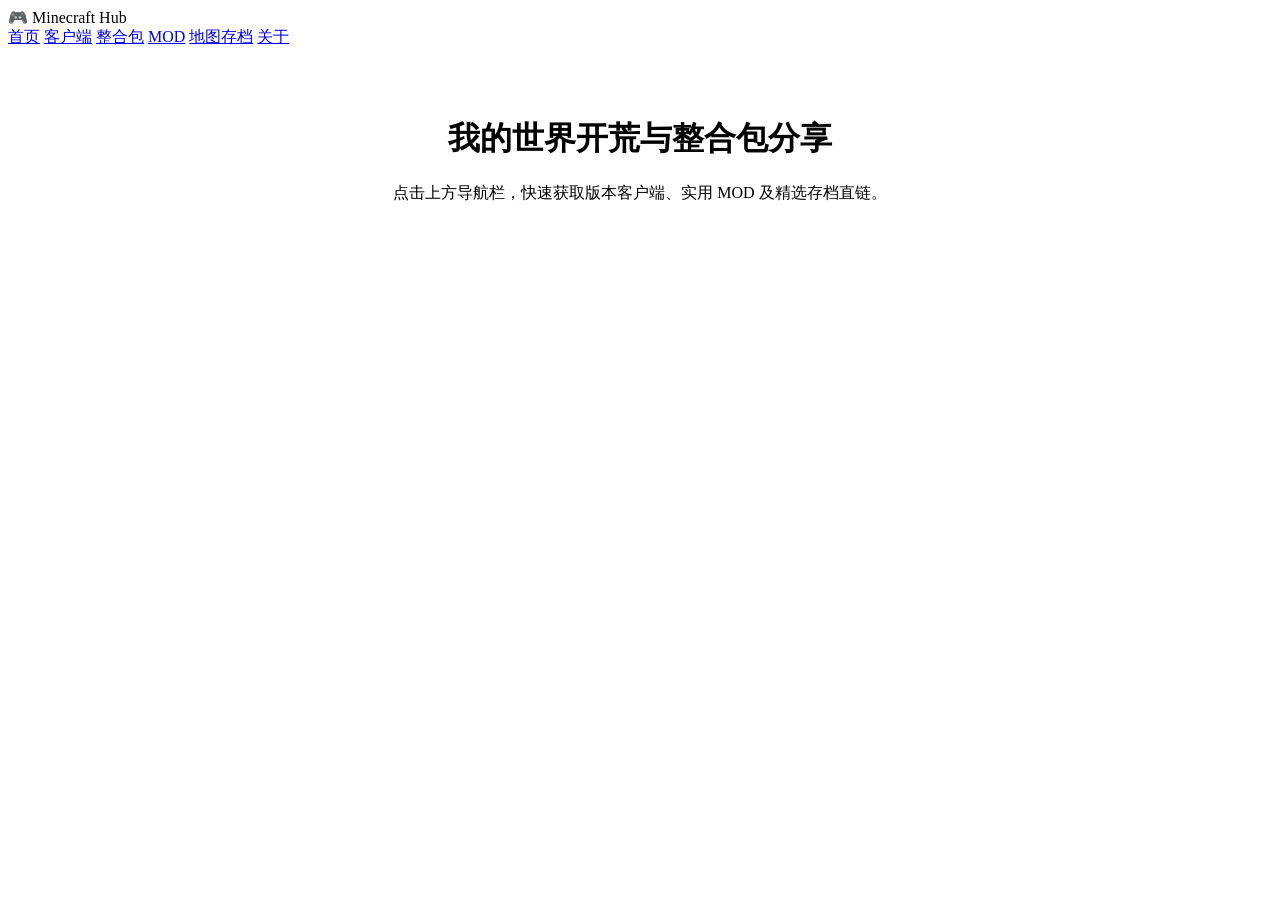
==== pages/index.html @ 0ec3265c "Add files via upload" ====
<!DOCTYPE html>
<html lang="zh-CN">
<head>
  <meta charset="UTF-8">
  <meta name="viewport" content="width=device-width, initial-scale=1.0">
  <title>Minecraft 资源下载站</title>
  <link rel="stylesheet" href="css/style.css">
  <link rel="stylesheet" href="css/responsive.css">
</head>
<body>
  <header>
    <div class="logo">🎮 Minecraft Hub</div>
    <nav>
      <a href="index.html">首页</a>
      <a href="pages/versions.html">客户端</a>
      <a href="pages/modpacks.html">整合包</a>
      <a href="pages/mods.html">MOD</a>
      <a href="pages/worlds.html">地图存档</a>
      <a href="pages/about.html">关于</a>
    </nav>
  </header>

  <main class="container">
    <div style="text-align: center; padding: 3rem 0;">
      <h1>我的世界开荒与整合包分享</h1>
      <p style="color: var(--text-sub);">点击上方导航栏，快速获取版本客户端、实用 MOD 及精选存档直链。</p>
    </div>
  </main>
</body>
</html>
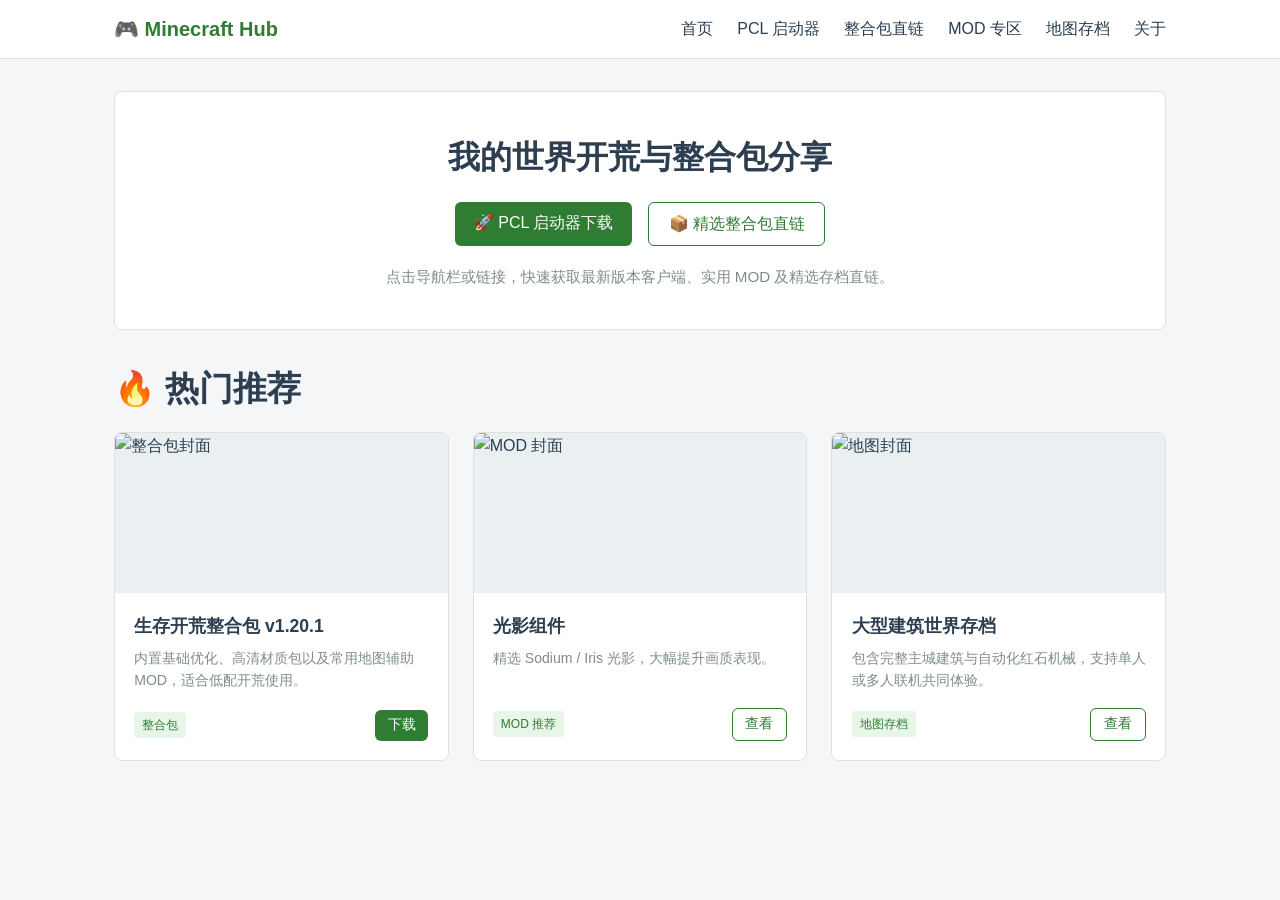
==== commit 053e64d5: "Add files via upload" ====
--- a/pages/index.html
+++ b/pages/index.html
@@ -1,30 +1,365 @@
-<!DOCTYPE html>
-<html lang="zh-CN">
-<head>
-  <meta charset="UTF-8">
-  <meta name="viewport" content="width=device-width, initial-scale=1.0">
-  <title>Minecraft 资源下载站</title>
-  <link rel="stylesheet" href="css/style.css">
-  <link rel="stylesheet" href="css/responsive.css">
-</head>
-<body>
-  <header>
-    <div class="logo">🎮 Minecraft Hub</div>
-    <nav>
-      <a href="index.html">首页</a>
-      <a href="pages/versions.html">客户端</a>
-      <a href="pages/modpacks.html">整合包</a>
-      <a href="pages/mods.html">MOD</a>
-      <a href="pages/worlds.html">地图存档</a>
-      <a href="pages/about.html">关于</a>
-    </nav>
-  </header>
-
-  <main class="container">
-    <div style="text-align: center; padding: 3rem 0;">
-      <h1>我的世界开荒与整合包分享</h1>
-      <p style="color: var(--text-sub);">点击上方导航栏，快速获取版本客户端、实用 MOD 及精选存档直链。</p>
-    </div>
-  </main>
-</body>
+<!DOCTYPE html>
+<html lang="zh-CN">
+<head>
+  <meta charset="UTF-8">
+  <meta name="viewport" content="width=device-width, initial-scale=1.0">
+  <title>Minecraft 资源下载站</title>
+  <style>
+    :root {
+      --primary: #2e7d32;
+      --primary-hover: #1b5e20;
+      --bg-color: #f4f6f8;
+      --card-bg: #ffffff;
+      --text-main: #2c3e50;
+      --text-sub: #7f8c8d;
+      --border-color: #e0e0e0;
+      --radius: 8px;
+    }
+
+    * {
+      box-sizing: border-box;
+      margin: 0;
+      padding: 0;
+    }
+
+    body {
+      font-family: -apple-system, BlinkMacSystemFont, "Segoe UI", Roboto, "Helvetica Neue", Arial, sans-serif;
+      background-color: var(--bg-color);
+      color: var(--text-main);
+      line-height: 1.6;
+    }
+
+    /* 顶部导航 */
+    header {
+      background-color: var(--card-bg);
+      border-bottom: 1px solid var(--border-color);
+      position: sticky;
+      top: 0;
+      z-index: 1000;
+    }
+
+    .nav-container {
+      max-width: 1100px;
+      margin: 0 auto;
+      padding: 0.8rem 1.5rem;
+      display: flex;
+      justify-content: space-between;
+      align-items: center;
+    }
+
+    .logo {
+      display: flex;
+      align-items: center;
+      gap: 0.5rem;
+      font-size: 1.25rem;
+      font-weight: bold;
+      color: var(--primary);
+      text-decoration: none;
+    }
+
+    /* [图片占位] Logo 图片尺寸标准 */
+    .logo img {
+      height: 28px;
+      width: auto;
+    }
+
+    .nav-links {
+      display: flex;
+      gap: 1.5rem;
+      align-items: center;
+    }
+
+    .nav-links a {
+      color: var(--text-main);
+      text-decoration: none;
+      font-weight: 500;
+      transition: color 0.2s;
+    }
+
+    .nav-links a:hover {
+      color: var(--primary);
+    }
+
+    /* 汉堡菜单开关 (仅移动端) */
+    .menu-toggle {
+      display: none;
+      background: none;
+      border: none;
+      font-size: 1.5rem;
+      cursor: pointer;
+      color: var(--text-main);
+    }
+
+    /* 主内容区 */
+    .container {
+      max-width: 1100px;
+      margin: 0 auto;
+      padding: 2rem 1.5rem;
+    }
+
+    /* 头部 Banner 区 */
+    .hero {
+      text-align: center;
+      padding: 2.5rem 1rem;
+      background: var(--card-bg);
+      border-radius: var(--radius);
+      border: 1px solid var(--border-color);
+      margin-bottom: 2rem;
+    }
+
+    .hero h1 {
+      font-size: 2rem;
+      margin-bottom: 0.5rem;
+    }
+
+    .quick-links {
+      display: flex;
+      justify-content: center;
+      gap: 1rem;
+      margin: 1.2rem 0;
+      flex-wrap: wrap;
+    }
+
+    /* 扁平化按钮样式 */
+    .btn {
+      display: inline-block;
+      padding: 0.5rem 1.2rem;
+      background-color: var(--primary);
+      color: #fff;
+      border-radius: 6px;
+      text-decoration: none;
+      font-weight: 500;
+      transition: background-color 0.2s;
+    }
+
+    .btn:hover {
+      background-color: var(--primary-hover);
+    }
+
+    .btn-outline {
+      background-color: transparent;
+      color: var(--primary);
+      border: 1px solid var(--primary);
+    }
+
+    .btn-outline:hover {
+      background-color: var(--primary);
+      color: #fff;
+    }
+
+    .hero p {
+      color: var(--text-sub);
+      font-size: 0.95rem;
+    }
+
+    /* [图片占位] 顶部 Banner 图片 */
+    .hero-banner-img {
+      width: 100%;
+      max-height: 240px;
+      object-fit: cover;
+      border-radius: var(--radius);
+      margin-top: 1.5rem;
+    }
+
+    /* 卡片网格布局 */
+    .section-title {
+      font-size: 1.4rem;
+      margin-bottom: 1rem;
+      display: flex;
+      align-items: center;
+      justify-content: space-between;
+    }
+
+    .grid {
+      display: grid;
+      grid-template-columns: repeat(auto-fill, minmax(280px, 1fr));
+      gap: 1.5rem;
+    }
+
+    /* 扁平化展示卡片 */
+    .card {
+      background: var(--card-bg);
+      border: 1px solid var(--border-color);
+      border-radius: var(--radius);
+      overflow: hidden;
+      display: flex;
+      flex-direction: column;
+      transition: border-color 0.2s;
+    }
+
+    .card:hover {
+      border-color: var(--primary);
+    }
+
+    /* [图片占位] 资源卡片封面图容器 */
+    .card-img {
+      width: 100%;
+      height: 160px;
+      background-color: #eaeff1;
+      object-fit: cover;
+    }
+
+    .card-body {
+      padding: 1.2rem;
+      display: flex;
+      flex-direction: column;
+      flex-grow: 1;
+    }
+
+    .card-title {
+      font-size: 1.1rem;
+      margin-bottom: 0.4rem;
+    }
+
+    .card-desc {
+      color: var(--text-sub);
+      font-size: 0.88rem;
+      margin-bottom: 1rem;
+      flex-grow: 1;
+    }
+
+    .card-footer {
+      display: flex;
+      justify-content: space-between;
+      align-items: center;
+    }
+
+    .tag {
+      font-size: 0.75rem;
+      background-color: #e8f5e9;
+      color: var(--primary);
+      padding: 0.2rem 0.5rem;
+      border-radius: 4px;
+    }
+
+    /* 响应式导航设计 (移动端) */
+    @media (max-width: 768px) {
+      .menu-toggle {
+        display: block;
+      }
+
+      .nav-links {
+        display: none; /* 默认隐藏 */
+        flex-direction: column;
+        position: absolute;
+        top: 100%;
+        left: 0;
+        width: 100%;
+        background-color: var(--card-bg);
+        border-bottom: 1px solid var(--border-color);
+        padding: 1rem 0;
+        gap: 1rem;
+      }
+
+      .nav-links.active {
+        display: flex; /* 点击菜单后显示 */
+      }
+    }
+  </style>
+</head>
+<body>
+
+  <!-- 头部导航栏 -->
+  <header>
+    <div class="nav-container">
+      <a href="index.html" class="logo">
+        <!-- [图片存放位置 1] 替换 src 路径为你的 Logo 图片，例如 images/logo.png -->
+        <!-- <img src="images/logo.png" alt="Logo"> -->
+        <span>🎮 Minecraft Hub</span>
+      </a>
+
+      <button class="menu-toggle" aria-label="切换菜单" onclick="toggleMenu()">☰</button>
+
+      <nav class="nav-links" id="navLinks">
+        <a href="index.html">首页</a>
+        <a href="https://bkhe.lanzout.com/ioHoq48me0hg" target="_blank">PCL 启动器</a>
+        <a href="https://bkhe.lanzout.com/iq8d248megrc" target="_blank">整合包直链</a>
+        <a href="null.html">MOD 专区</a>
+        <a href="worlds.html">地图存档</a>
+        <a href="about.html">关于</a>
+      </nav>
+    </div>
+  </header>
+
+  <main class="container">
+
+    <!-- 首页 Banner 与主要链接区 -->
+    <section class="hero">
+      <h1>我的世界开荒与整合包分享</h1>
+      
+      <!-- 标题下方放置的直链按钮组 -->
+      <div class="quick-links">
+        <a href="https://bkhe.lanzout.com/ioHoq48me0hg" target="_blank" class="btn">🚀 PCL 启动器下载</a>
+        <a href="https://bkhe.lanzout.com/iq8d248megrc" target="_blank" class="btn btn-outline">📦 精选整合包直链</a>
+      </div>
+
+      <p>点击导航栏或链接，快速获取最新版本客户端、实用 MOD 及精选存档直链。</p>
+
+      <!-- [图片存放位置 2] 首页 Banner 大图，例如 images/banner.jpg -->
+      <!-- <img src="images/banner.jpg" alt="Minecraft Banner" class="hero-banner-img"> -->
+    </section>
+
+    <!-- 精选资源多卡片展示区 -->
+    <section>
+      <div class="section-title">
+        <h2>🔥 热门推荐</h2>
+      </div>
+
+      <div class="grid">
+
+        <!-- 卡片 1 -->
+        <article class="card">
+          <!-- [图片存放位置 3] 整合包/MOD 封面图片，例如 images/packs/pack-1.jpg -->
+          <img src="../images/1714969488_7949_MMvL.jpg@480x300.jpg" alt="整合包封面" class="card-img">
+          <div class="card-body">
+            <h3 class="card-title">生存开荒整合包 v1.20.1</h3>
+            <p class="card-desc">内置基础优化、高清材质包以及常用地图辅助 MOD，适合低配开荒使用。</p>
+            <div class="card-footer">
+              <span class="tag">整合包</span>
+              <a href="https://bkhe.lanzout.com/iq8d248megrc" target="_blank" class="btn" style="padding: 0.3rem 0.8rem; font-size: 0.85rem;">下载</a>
+            </div>
+          </div>
+        </article>
+
+        <!-- 卡片 2 -->
+        <article class="card">
+          <!-- [图片存放位置 4] 封面图片，例如 images/mods/optifine.jpg -->
+          <img src="../images/default.webp" alt="MOD 封面" class="card-img">
+          <div class="card-body">
+            <h3 class="card-title">光影组件</h3>
+            <p class="card-desc">精选 Sodium / Iris 光影，大幅提升画质表现。</p>
+            <div class="card-footer">
+              <span class="tag">MOD 推荐</span>
+              <a href="shaderpacks.html" class="btn btn-outline" style="padding: 0.3rem 0.8rem; font-size: 0.85rem;">查看</a>
+            </div>
+          </div>
+        </article>
+
+        <!-- 卡片 3 -->
+        <article class="card">
+          <!-- [图片存放位置 5] 封面图片，例如 images/maps/world-1.jpg -->
+          <img src="../images/2026-09-16_002946_968.jpg" alt="地图封面" class="card-img">
+          <div class="card-body">
+            <h3 class="card-title">大型建筑世界存档</h3>
+            <p class="card-desc">包含完整主城建筑与自动化红石机械，支持单人或多人联机共同体验。</p>
+            <div class="card-footer">
+              <span class="tag">地图存档</span>
+              <a href="worlds.html" class="btn btn-outline" style="padding: 0.3rem 0.8rem; font-size: 0.85rem;">查看</a>
+            </div>
+          </div>
+        </article>
+
+      </div>
+    </section>
+
+  </main>
+
+  <!-- JS: 处理移动端汉堡菜单切换 -->
+  <script>
+    function toggleMenu() {
+      const navLinks = document.getElementById('navLinks');
+      navLinks.classList.toggle('active');
+    }
+  </script>
+</body>
 </html>
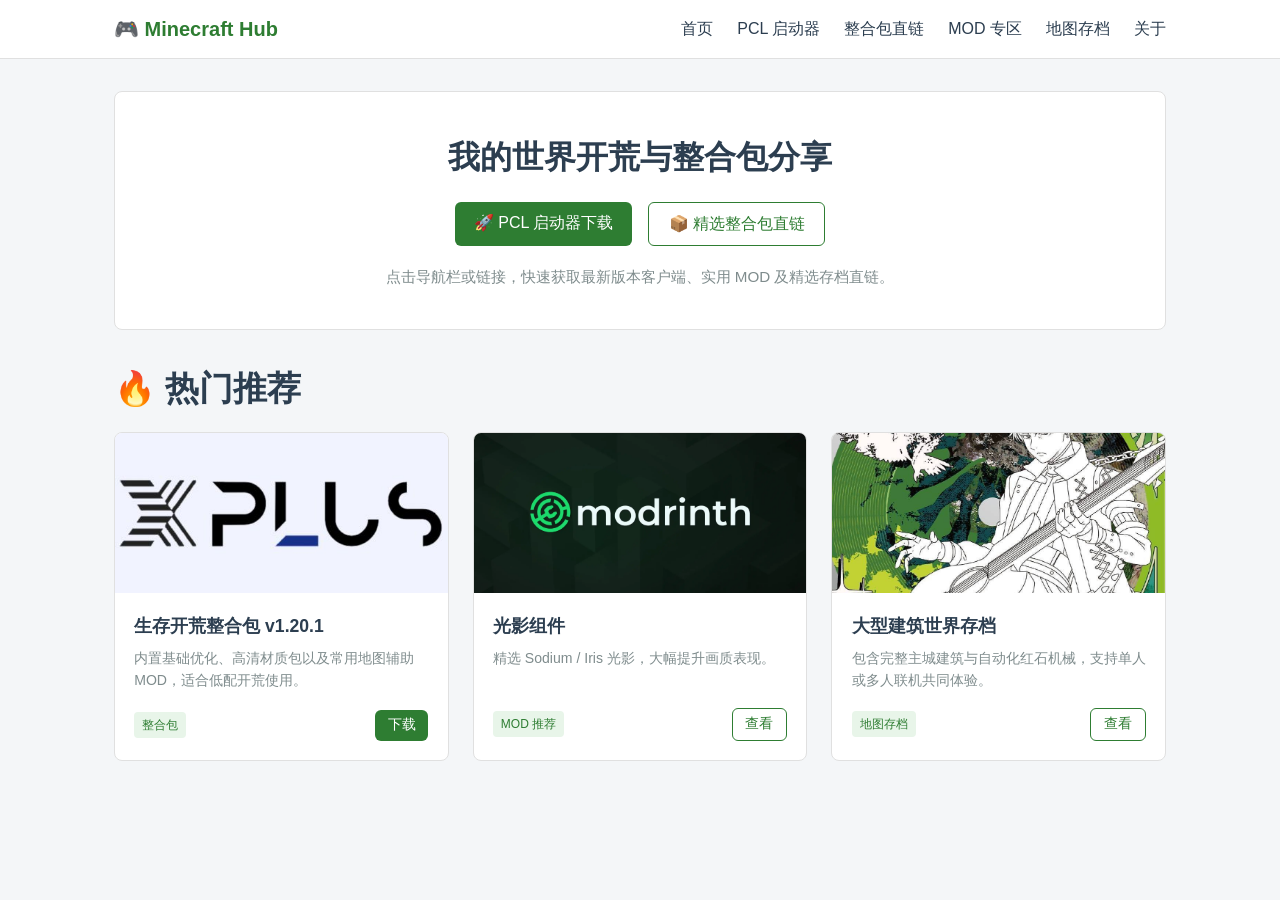
==== commit 38905220: "测试提交" ====
--- a/pages/index.html
+++ b/pages/index.html
@@ -310,7 +310,7 @@
         <!-- 卡片 1 -->
         <article class="card">
           <!-- [图片存放位置 3] 整合包/MOD 封面图片，例如 images/packs/pack-1.jpg -->
-          <img src="../images/1714969488_7949_MMvL.jpg@480x300.jpg" alt="整合包封面" class="card-img">
+          <img src="../images/1714969488_7949_MMvL.jpg" alt="整合包封面" class="card-img">
           <div class="card-body">
             <h3 class="card-title">生存开荒整合包 v1.20.1</h3>
             <p class="card-desc">内置基础优化、高清材质包以及常用地图辅助 MOD，适合低配开荒使用。</p>
